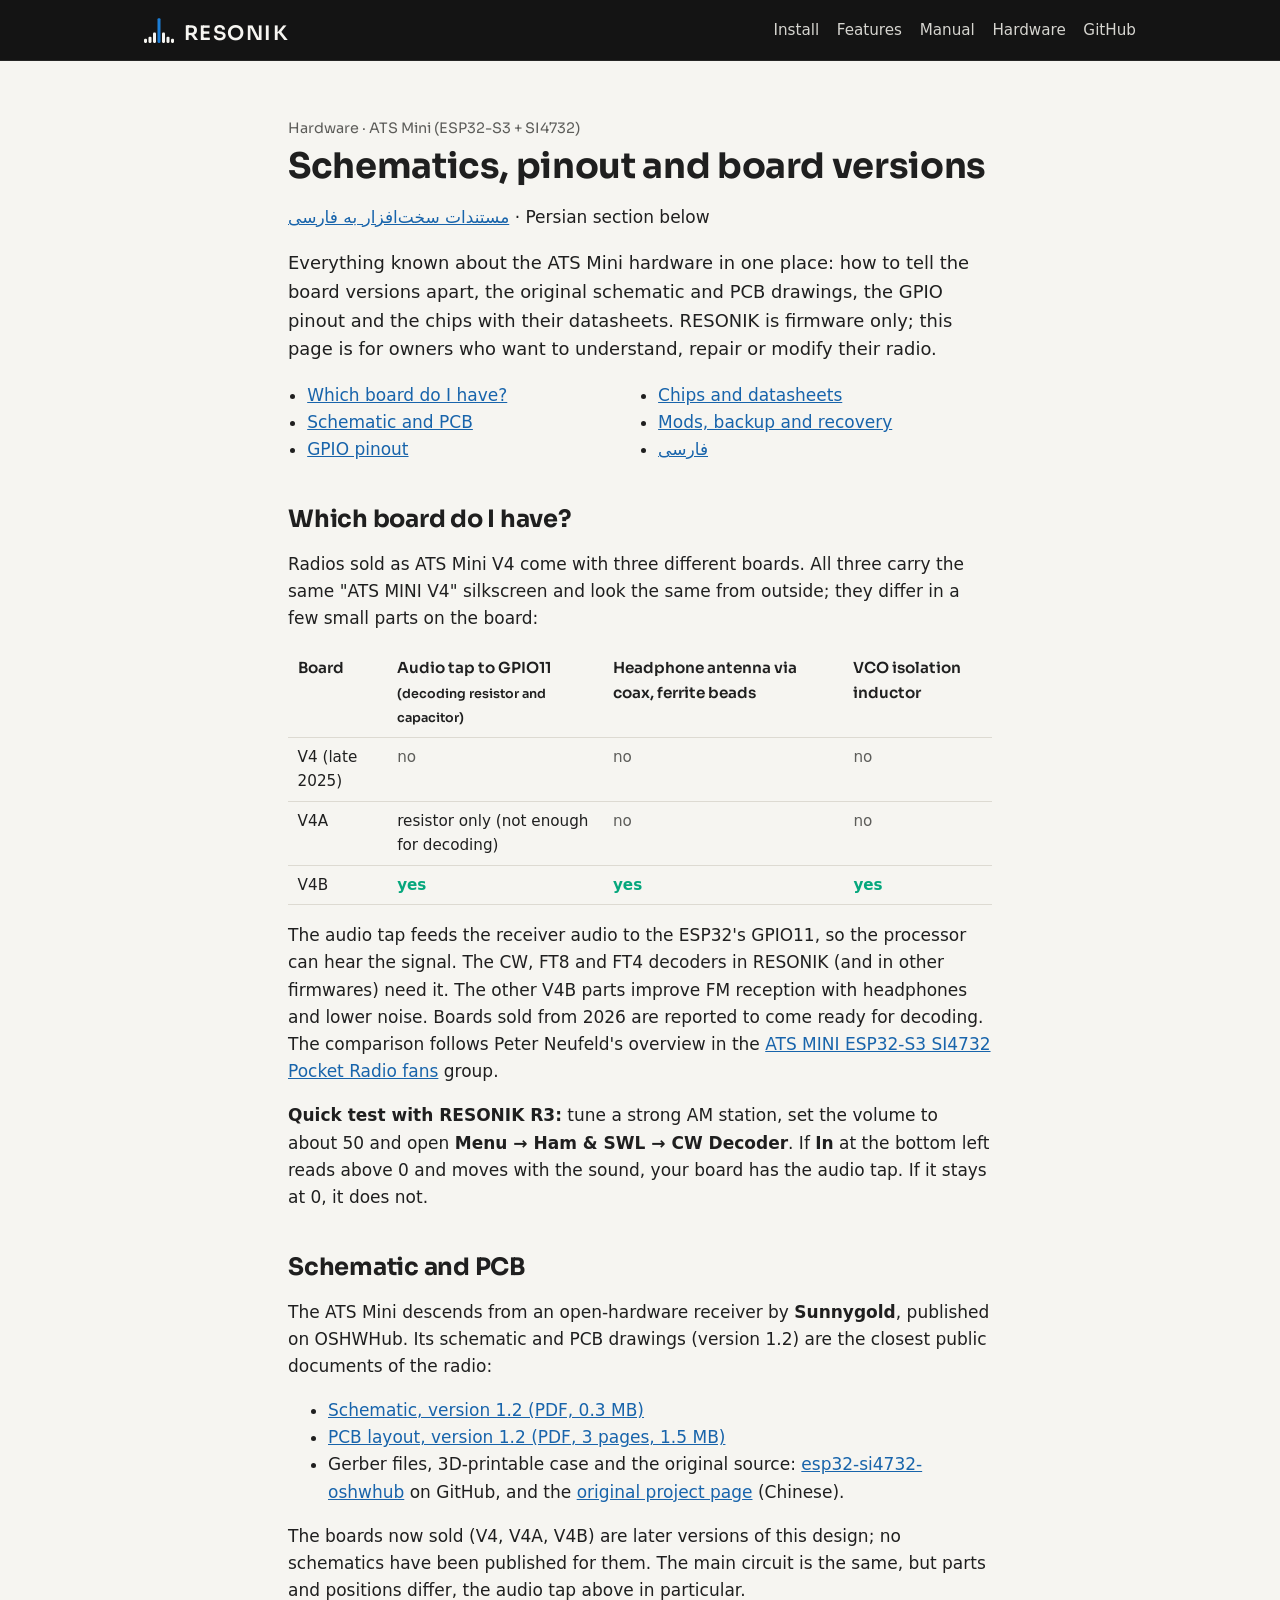
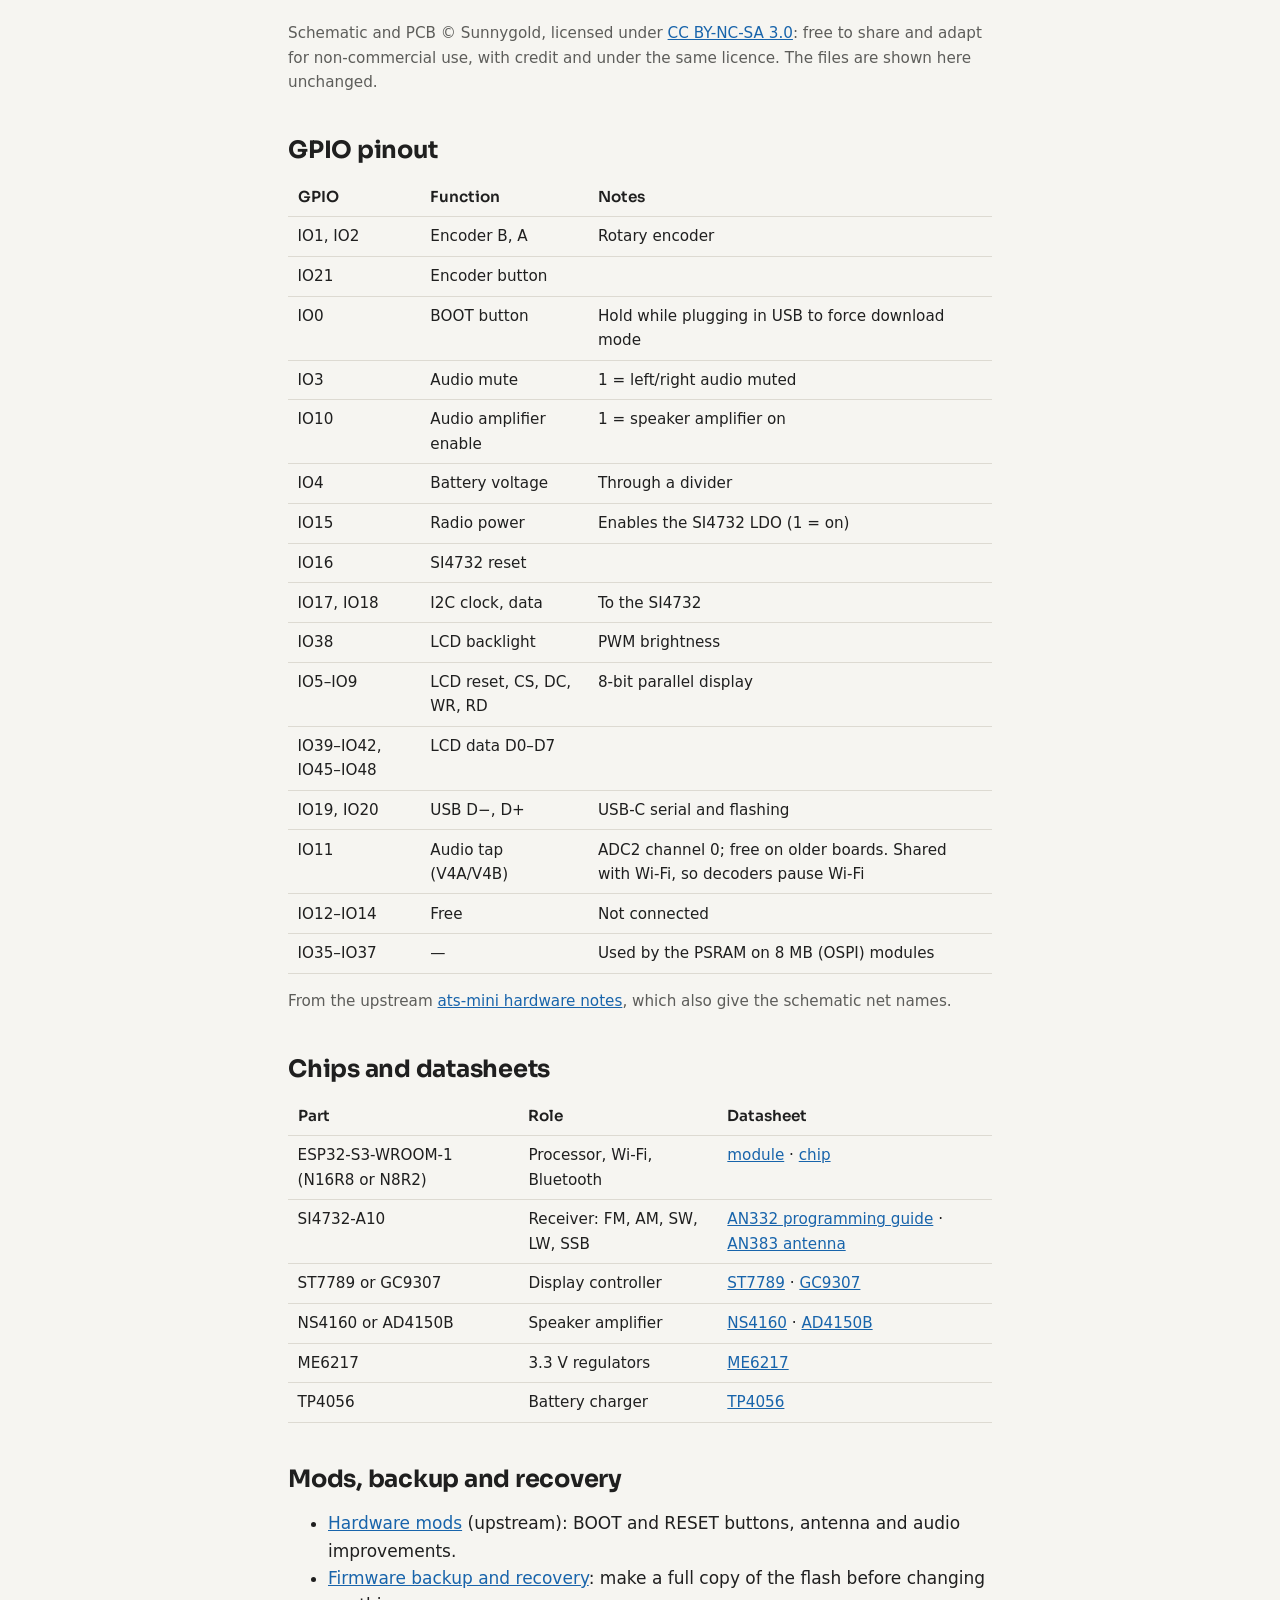
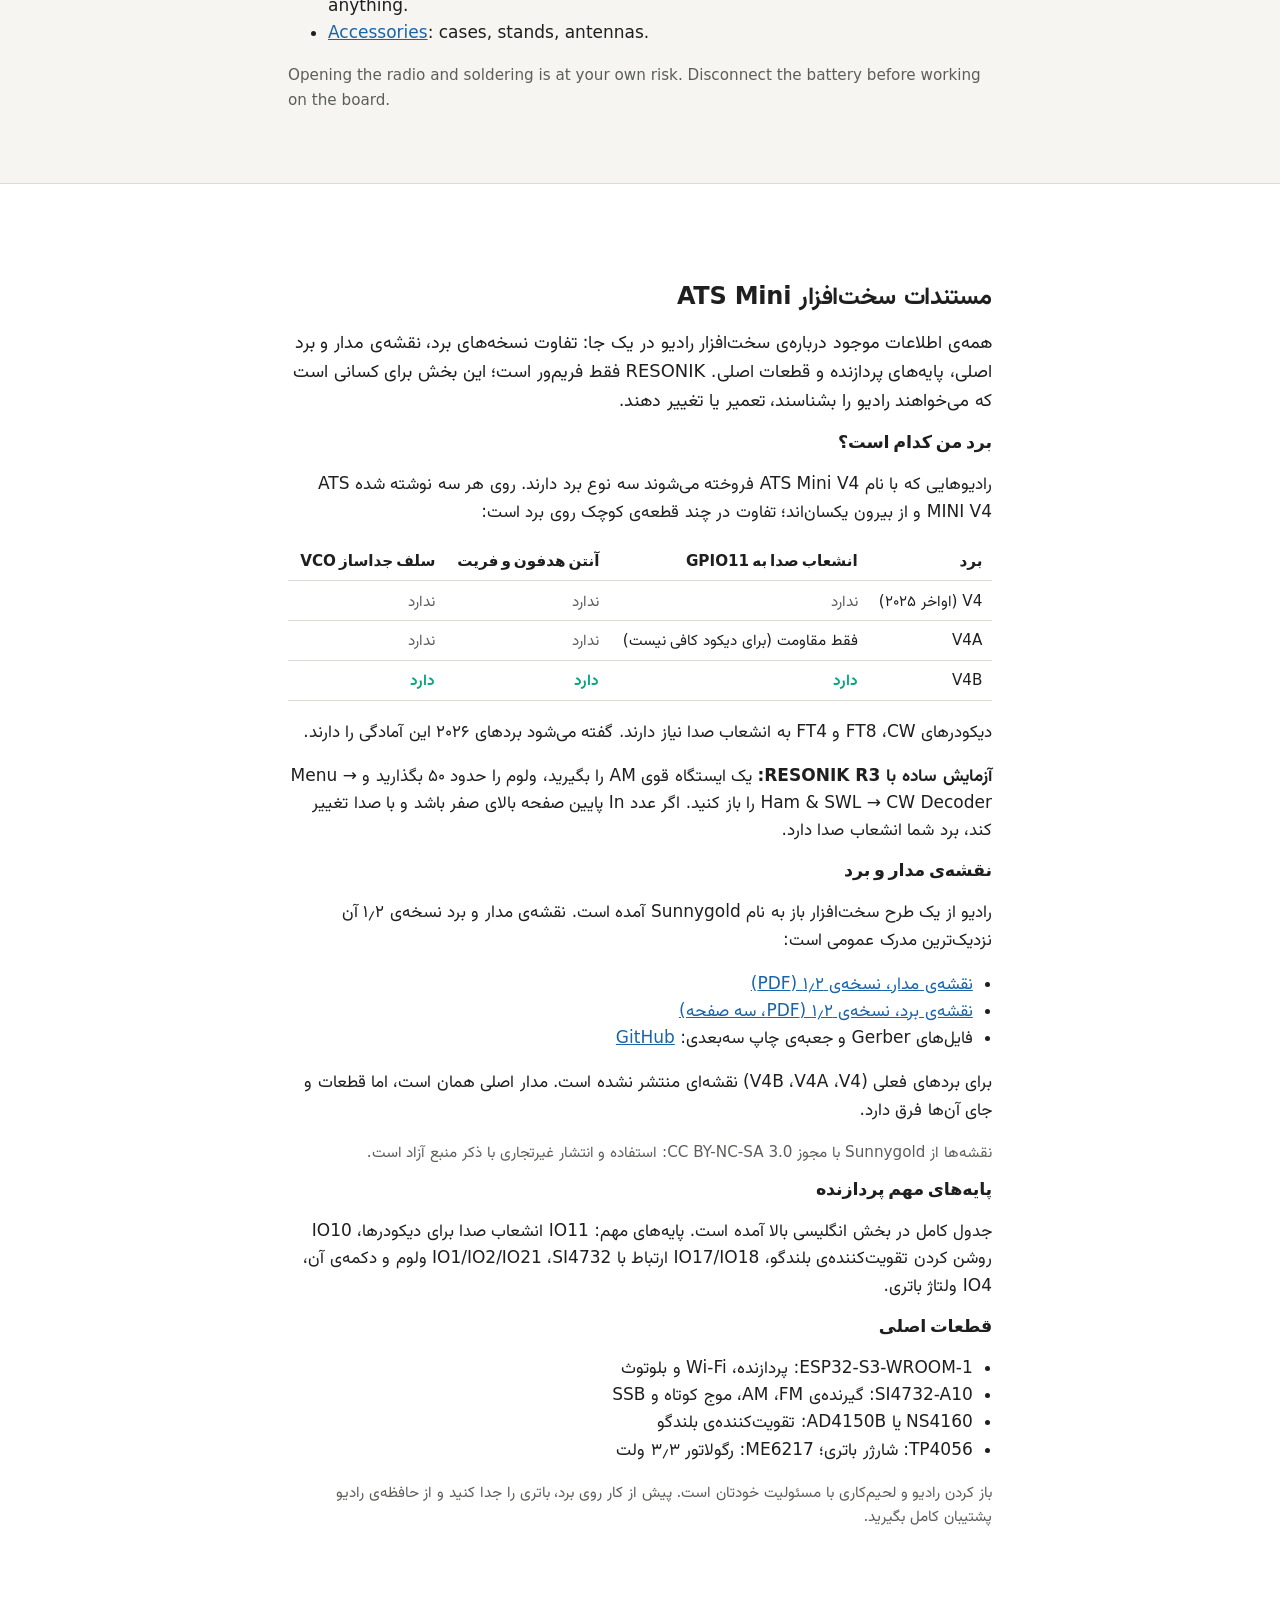
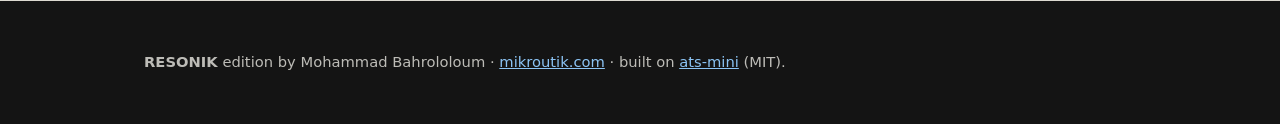
==== website/hardware/index.html @ 6af60988 "Website: Hardware page with board versions, original schematic and PCB, pinout and datasheets" ====
<!DOCTYPE html>
<html lang="en">
<head>
  <meta charset="utf-8">
  <meta name="viewport" content="width=device-width, initial-scale=1">
  <title>ATS Mini Hardware: Schematics, Pinout and Board Versions · RESONIK</title>
  <meta name="description" content="ATS Mini (ESP32-S3 + SI4732) hardware: V4, V4A and V4B boards, the audio tap, original schematic and PCB PDFs, GPIO pinout, chips and datasheets.">
  <link rel="canonical" href="https://resonik.mikroutik.com/hardware/">
  <meta name="theme-color" content="#141414">
  <link rel="icon" href="../favicon.svg" type="image/svg+xml">
  <link rel="alternate icon" href="../favicon.ico">
  <link rel="stylesheet" href="../site.css">
  <style>
    .doc { max-width: 46rem; }
    .doc h2 { margin-top: 2.6rem; font-size: 1.5rem; }
    .doc table { border-collapse: collapse; width: 100%; margin: .8rem 0; font-size: .95rem; }
    .doc th, .doc td { text-align: left; padding: .45rem .6rem; border-bottom: 1px solid var(--line); vertical-align: top; }
    .doc th { font-family: "Sora", var(--sans); font-weight: 600; }
    .sw { display: inline-block; width: 26px; height: 6px; border-radius: 3px; vertical-align: middle; margin-right: .4rem; box-shadow: 0 0 0 1px rgba(0,0,0,.15); }
    .toc { columns: 2; padding-left: 1.2rem; }
    .fa .toc, .fa ul { padding-left: 0; padding-right: 1.2rem; }
    .fa table th, .fa table td { text-align: right; }
    .ok { color: #06a77d; font-weight: 700; } .no { color: var(--muted); }
    @media (max-width: 520px) { .toc { columns: 1; } }
  </style>
</head>
<body>
  <header class="bar">
    <div class="wrap bar-in">
      <a class="logo" href="../" aria-label="RESONIK home">
        <svg class="sym" viewBox="0 0 80 66" aria-hidden="true">
          <rect x="0" y="55" width="8" height="11" rx="3" fill="currentColor"/><rect x="12" y="49.5" width="8" height="16.5" rx="3" fill="currentColor"/><rect x="24" y="38.5" width="8" height="27.5" rx="3" fill="currentColor"/><rect x="36" y="0" width="8" height="66" rx="3" fill="#1C7ED6"/><rect x="48" y="38.5" width="8" height="27.5" rx="3" fill="currentColor"/><rect x="60" y="49.5" width="8" height="16.5" rx="3" fill="currentColor"/><rect x="72" y="55" width="8" height="11" rx="3" fill="currentColor"/>
        </svg>
        <span class="word">RESONIK</span>
      </a>
      <nav aria-label="Sections">
        <a href="../#install">Install</a>
        <a href="../#features">Features</a>
        <a href="../manual/">Manual</a>
        <a href="./">Hardware</a>
        <a href="https://github.com/ep3mhb/resonik-ats-mini" rel="noopener">GitHub</a>
      </nav>
    </div>
  </header>

  <main>
    <section>
      <div class="wrap doc">
        <p class="kicker" style="color:var(--muted)">Hardware · ATS Mini (ESP32-S3 + SI4732)</p>
        <h1 style="font-size:2.2rem;margin:.3rem 0 1rem">Schematics, pinout and board versions</h1>
        <p><a href="#fa" lang="fa" dir="rtl">مستندات سخت‌افزار به فارسی</a> · Persian section below</p>
        <p class="lead">Everything known about the ATS Mini hardware in one place: how to tell the board versions apart, the original schematic and PCB drawings, the GPIO pinout and the chips with their datasheets. RESONIK is firmware only; this page is for owners who want to understand, repair or modify their radio.</p>
        <ul class="toc">
          <li><a href="#versions">Which board do I have?</a></li>
          <li><a href="#schematic">Schematic and PCB</a></li>
          <li><a href="#pinout">GPIO pinout</a></li>
          <li><a href="#chips">Chips and datasheets</a></li>
          <li><a href="#mods">Mods, backup and recovery</a></li>
          <li><a href="#fa" lang="fa">فارسی</a></li>
        </ul>

        <h2 id="versions">Which board do I have?</h2>
        <p>Radios sold as ATS Mini V4 come with three different boards. All three carry the same "ATS MINI V4" silkscreen and look the same from outside; they differ in a few small parts on the board:</p>
        <table>
          <tr><th>Board</th><th>Audio tap to GPIO11<br><small>(decoding resistor and capacitor)</small></th><th>Headphone antenna via coax, ferrite beads</th><th>VCO isolation inductor</th></tr>
          <tr><td>V4 (late 2025)</td><td class="no">no</td><td class="no">no</td><td class="no">no</td></tr>
          <tr><td>V4A</td><td>resistor only (not enough for decoding)</td><td class="no">no</td><td class="no">no</td></tr>
          <tr><td>V4B</td><td class="ok">yes</td><td class="ok">yes</td><td class="ok">yes</td></tr>
        </table>
        <p>The audio tap feeds the receiver audio to the ESP32's GPIO11, so the processor can hear the signal. The CW, FT8 and FT4 decoders in RESONIK (and in other firmwares) need it. The other V4B parts improve FM reception with headphones and lower noise. Boards sold from 2026 are reported to come ready for decoding. The comparison follows Peter Neufeld's overview in the <a href="https://www.facebook.com/groups/1514587792854848/" rel="noopener">ATS MINI ESP32-S3 SI4732 Pocket Radio fans</a> group.</p>
        <p><b>Quick test with RESONIK R3:</b> tune a strong AM station, set the volume to about 50 and open <span class="ui">Menu → Ham &amp; SWL → CW Decoder</span>. If <b>In</b> at the bottom left reads above 0 and moves with the sound, your board has the audio tap. If it stays at 0, it does not.</p>

        <h2 id="schematic">Schematic and PCB</h2>
        <p>The ATS Mini descends from an open-hardware receiver by <b>Sunnygold</b>, published on OSHWHub. Its schematic and PCB drawings (version 1.2) are the closest public documents of the radio:</p>
        <ul>
          <li><a href="ats-mini-schematic-v1.2.pdf">Schematic, version 1.2 (PDF, 0.3 MB)</a></li>
          <li><a href="ats-mini-pcb-v1.2.pdf">PCB layout, version 1.2 (PDF, 3 pages, 1.5 MB)</a></li>
          <li>Gerber files, 3D-printable case and the original source: <a href="https://github.com/esp32-si4732/esp32-si4732-oshwhub" rel="noopener">esp32-si4732-oshwhub</a> on GitHub, and the <a href="https://oshwhub.com/sunnygold/esp32s3-si4732-shou-yin-ji" rel="noopener">original project page</a> (Chinese).</li>
        </ul>
        <p>The boards now sold (V4, V4A, V4B) are later versions of this design; no schematics have been published for them. The main circuit is the same, but parts and positions differ, the audio tap above in particular.</p>
        <p class="hint">Schematic and PCB © Sunnygold, licensed under <a href="https://creativecommons.org/licenses/by-nc-sa/3.0/" rel="noopener">CC BY-NC-SA 3.0</a>: free to share and adapt for non-commercial use, with credit and under the same licence. The files are shown here unchanged.</p>

        <h2 id="pinout">GPIO pinout</h2>
        <table>
          <tr><th>GPIO</th><th>Function</th><th>Notes</th></tr>
          <tr><td>IO1, IO2</td><td>Encoder B, A</td><td>Rotary encoder</td></tr>
          <tr><td>IO21</td><td>Encoder button</td><td></td></tr>
          <tr><td>IO0</td><td>BOOT button</td><td>Hold while plugging in USB to force download mode</td></tr>
          <tr><td>IO3</td><td>Audio mute</td><td>1 = left/right audio muted</td></tr>
          <tr><td>IO10</td><td>Audio amplifier enable</td><td>1 = speaker amplifier on</td></tr>
          <tr><td>IO4</td><td>Battery voltage</td><td>Through a divider</td></tr>
          <tr><td>IO15</td><td>Radio power</td><td>Enables the SI4732 LDO (1 = on)</td></tr>
          <tr><td>IO16</td><td>SI4732 reset</td><td></td></tr>
          <tr><td>IO17, IO18</td><td>I2C clock, data</td><td>To the SI4732</td></tr>
          <tr><td>IO38</td><td>LCD backlight</td><td>PWM brightness</td></tr>
          <tr><td>IO5–IO9</td><td>LCD reset, CS, DC, WR, RD</td><td>8-bit parallel display</td></tr>
          <tr><td>IO39–IO42, IO45–IO48</td><td>LCD data D0–D7</td><td></td></tr>
          <tr><td>IO19, IO20</td><td>USB D−, D+</td><td>USB-C serial and flashing</td></tr>
          <tr><td>IO11</td><td>Audio tap (V4A/V4B)</td><td>ADC2 channel 0; free on older boards. Shared with Wi-Fi, so decoders pause Wi-Fi</td></tr>
          <tr><td>IO12–IO14</td><td>Free</td><td>Not connected</td></tr>
          <tr><td>IO35–IO37</td><td>—</td><td>Used by the PSRAM on 8 MB (OSPI) modules</td></tr>
        </table>
        <p class="hint">From the upstream <a href="https://esp32-si4732.github.io/ats-mini/hardware.html" rel="noopener">ats-mini hardware notes</a>, which also give the schematic net names.</p>

        <h2 id="chips">Chips and datasheets</h2>
        <table>
          <tr><th>Part</th><th>Role</th><th>Datasheet</th></tr>
          <tr><td>ESP32-S3-WROOM-1 (N16R8 or N8R2)</td><td>Processor, Wi-Fi, Bluetooth</td><td><a href="https://www.espressif.com/sites/default/files/documentation/esp32-s3-wroom-1_wroom-1u_datasheet_en.pdf" rel="noopener">module</a> · <a href="https://www.espressif.com/sites/default/files/documentation/esp32-s3_datasheet_en.pdf" rel="noopener">chip</a></td></tr>
          <tr><td>SI4732-A10</td><td>Receiver: FM, AM, SW, LW, SSB</td><td><a href="https://www.skyworksinc.com/-/media/Skyworks/SL/documents/public/application-notes/AN332.pdf" rel="noopener">AN332 programming guide</a> · <a href="https://www.skyworksinc.com/-/media/Skyworks/SL/documents/public/application-notes/AN383.pdf" rel="noopener">AN383 antenna</a></td></tr>
          <tr><td>ST7789 or GC9307</td><td>Display controller</td><td><a href="https://www.buydisplay.com/download/ic/ST7789.pdf" rel="noopener">ST7789</a> · <a href="https://www.buydisplay.com/download/ic/GC9307.pdf" rel="noopener">GC9307</a></td></tr>
          <tr><td>NS4160 or AD4150B</td><td>Speaker amplifier</td><td><a href="https://www.lcsc.com/datasheet/lcsc_datasheet_2304140030_Shenzhen-Nsiway-Tech-NS4160_C219017.pdf" rel="noopener">NS4160</a> · <a href="https://www.lcsc.com/datasheet/lcsc_datasheet_2208261700_IDCHIP-AD4150B_C5125078.pdf" rel="noopener">AD4150B</a></td></tr>
          <tr><td>ME6217</td><td>3.3 V regulators</td><td><a href="https://www.lcsc.com/datasheet/lcsc_datasheet_2410121326_MICRONE-Nanjing-Micro-One-Elec-ME6217C33M5G_C427602.pdf" rel="noopener">ME6217</a></td></tr>
          <tr><td>TP4056</td><td>Battery charger</td><td><a href="http://toppwr.com/uploadfile/file/20240130/65b892bb04a3c.pdf" rel="noopener">TP4056</a></td></tr>
        </table>

        <h2 id="mods">Mods, backup and recovery</h2>
        <ul>
          <li><a href="https://esp32-si4732.github.io/ats-mini/mods.html" rel="noopener">Hardware mods</a> (upstream): BOOT and RESET buttons, antenna and audio improvements.</li>
          <li><a href="https://esp32-si4732.github.io/ats-mini/recovery.html" rel="noopener">Firmware backup and recovery</a>: make a full copy of the flash before changing anything.</li>
          <li><a href="https://esp32-si4732.github.io/ats-mini/accessories.html" rel="noopener">Accessories</a>: cases, stands, antennas.</li>
        </ul>
        <p class="hint">Opening the radio and soldering is at your own risk. Disconnect the battery before working on the board.</p>
      </div>
    </section>

    <section id="fa" class="band fa" lang="fa" dir="rtl">
      <div class="wrap doc">
        <h2>مستندات سخت‌افزار <bdi>ATS Mini</bdi></h2>
        <p class="lead">همه‌ی اطلاعات موجود درباره‌ی سخت‌افزار رادیو در یک جا: تفاوت نسخه‌های برد، نقشه‌ی مدار و برد اصلی، پایه‌های پردازنده و قطعات اصلی. RESONIK فقط فریم‌ور است؛ این بخش برای کسانی است که می‌خواهند رادیو را بشناسند، تعمیر یا تغییر دهند.</p>

        <h3>برد من کدام است؟</h3>
        <p>رادیوهایی که با نام <bdi>ATS Mini V4</bdi> فروخته می‌شوند سه نوع برد دارند. روی هر سه نوشته شده <bdi>ATS MINI V4</bdi> و از بیرون یکسان‌اند؛ تفاوت در چند قطعه‌ی کوچک روی برد است:</p>
        <table>
          <tr><th>برد</th><th>انشعاب صدا به <bdi>GPIO11</bdi></th><th>آنتن هدفون و فریت</th><th>سلف جداساز <bdi>VCO</bdi></th></tr>
          <tr><td><bdi>V4</bdi> (اواخر ۲۰۲۵)</td><td class="no">ندارد</td><td class="no">ندارد</td><td class="no">ندارد</td></tr>
          <tr><td><bdi>V4A</bdi></td><td>فقط مقاومت (برای دیکود کافی نیست)</td><td class="no">ندارد</td><td class="no">ندارد</td></tr>
          <tr><td><bdi>V4B</bdi></td><td class="ok">دارد</td><td class="ok">دارد</td><td class="ok">دارد</td></tr>
        </table>
        <p>دیکودرهای <bdi>CW</bdi>، <bdi>FT8</bdi> و <bdi>FT4</bdi> به انشعاب صدا نیاز دارند. گفته می‌شود بردهای ۲۰۲۶ این آمادگی را دارند.</p>
        <p><b>آزمایش ساده با <bdi>RESONIK R3</bdi>:</b> یک ایستگاه قوی <bdi>AM</bdi> را بگیرید، ولوم را حدود ۵۰ بگذارید و <bdi>Menu → Ham &amp; SWL → CW Decoder</bdi> را باز کنید. اگر عدد <bdi>In</bdi> پایین صفحه بالای صفر باشد و با صدا تغییر کند، برد شما انشعاب صدا دارد.</p>

        <h3>نقشه‌ی مدار و برد</h3>
        <p>رادیو از یک طرح سخت‌افزار باز به نام <bdi>Sunnygold</bdi> آمده است. نقشه‌ی مدار و برد نسخه‌ی ۱٫۲ آن نزدیک‌ترین مدرک عمومی است:</p>
        <ul>
          <li><a href="ats-mini-schematic-v1.2.pdf">نقشه‌ی مدار، نسخه‌ی ۱٫۲ (<bdi>PDF</bdi>)</a></li>
          <li><a href="ats-mini-pcb-v1.2.pdf">نقشه‌ی برد، نسخه‌ی ۱٫۲ (<bdi>PDF</bdi>، سه صفحه)</a></li>
          <li>فایل‌های <bdi>Gerber</bdi> و جعبه‌ی چاپ سه‌بعدی: <a href="https://github.com/esp32-si4732/esp32-si4732-oshwhub" rel="noopener"><bdi>GitHub</bdi></a></li>
        </ul>
        <p>برای بردهای فعلی (<bdi>V4</bdi>، <bdi>V4A</bdi>، <bdi>V4B</bdi>) نقشه‌ای منتشر نشده است. مدار اصلی همان است، اما قطعات و جای آن‌ها فرق دارد.</p>
        <p class="hint">نقشه‌ها از <bdi>Sunnygold</bdi> با مجوز <bdi>CC BY-NC-SA 3.0</bdi>: استفاده و انتشار غیرتجاری با ذکر منبع آزاد است.</p>

        <h3>پایه‌های مهم پردازنده</h3>
        <p>جدول کامل در بخش انگلیسی بالا آمده است. پایه‌های مهم: <bdi>IO11</bdi> انشعاب صدا برای دیکودرها، <bdi>IO10</bdi> روشن کردن تقویت‌کننده‌ی بلندگو، <bdi>IO17/IO18</bdi> ارتباط با <bdi>SI4732</bdi>، <bdi>IO1/IO2/IO21</bdi> ولوم و دکمه‌ی آن، <bdi>IO4</bdi> ولتاژ باتری.</p>

        <h3>قطعات اصلی</h3>
        <ul>
          <li><bdi>ESP32-S3-WROOM-1</bdi>: پردازنده، <bdi>Wi-Fi</bdi> و بلوتوث</li>
          <li><bdi>SI4732-A10</bdi>: گیرنده‌ی <bdi>FM</bdi>، <bdi>AM</bdi>، موج کوتاه و <bdi>SSB</bdi></li>
          <li><bdi>NS4160</bdi> یا <bdi>AD4150B</bdi>: تقویت‌کننده‌ی بلندگو</li>
          <li><bdi>TP4056</bdi>: شارژر باتری؛ <bdi>ME6217</bdi>: رگولاتور ۳٫۳ ولت</li>
        </ul>
        <p class="hint">باز کردن رادیو و لحیم‌کاری با مسئولیت خودتان است. پیش از کار روی برد، باتری را جدا کنید و از حافظه‌ی رادیو پشتیبان کامل بگیرید.</p>
      </div>
    </section>
  </main>

  <footer>
    <div class="wrap">
      <p><b>RESONIK</b> edition by Mohammad Bahrololoum · <a href="https://mikroutik.com/">mikroutik.com</a> · built on <a href="https://github.com/esp32-si4732/ats-mini" rel="noopener">ats-mini</a> (MIT).</p>
    </div>
  </footer>
</body>
</html>
---- website/site.css ----
/* RESONIK site — brand colours from the RESONIK identity guidelines */
@font-face { font-family: "Sora"; src: url("fonts/sora.woff2") format("woff2"); font-weight: 100 800; font-display: swap; }
@font-face { font-family: "Vazirmatn"; src: url("fonts/vazirmatn.woff2") format("woff2"); font-weight: 100 900; font-display: swap; unicode-range: U+0600-06FF, U+200C-200D, U+FB50-FDFF, U+FE70-FEFF; }

:root {
  --black: #141414; --paper: #F6F5F1; --blue: #1C7ED6; --deep: #1864AB;
  --graphite: #555555; --line: #DDDAD2; --orange: #D9480F;
  --text: #1f1f1f; --muted: #5d5d5a; --card: #ffffff;
  --radius: 12px;
  --sans: system-ui, -apple-system, "Segoe UI", Roboto, "Helvetica Neue", Arial, sans-serif;
  --mono: ui-monospace, "SF Mono", Menlo, Consolas, monospace;
  color-scheme: light;
}
* { box-sizing: border-box; }
html { scroll-behavior: smooth; }
body { margin: 0; background: var(--paper); color: var(--text); font: 17px/1.6 var(--sans); -webkit-text-size-adjust: 100%; }
a { color: var(--deep); }
code { font-family: var(--mono); font-size: .9em; background: rgba(0,0,0,.05); padding: .05em .35em; border-radius: 4px; }
.ui { font-weight: 600; white-space: nowrap; }
.wrap { max-width: 64rem; margin: 0 auto; padding: 0 1rem; }
h1, h2, h3 { font-family: "Sora", var(--sans); line-height: 1.2; letter-spacing: -.01em; }
h2 { font-size: 1.9rem; margin: 0 0 .5rem; }
h3 { font-size: 1.1rem; margin: 0 0 .35rem; }
section { padding: 3.5rem 0; }
.lead { font-size: 1.12rem; max-width: 46rem; }
.hint { color: var(--muted); font-size: .95rem; }

/* Header */
.bar { background: var(--black); color: var(--paper); position: sticky; top: 0; z-index: 5; border-bottom: 1px solid #262626; }
.bar-in { display: flex; align-items: center; justify-content: space-between; gap: 1rem; min-height: 60px; flex-wrap: wrap; }
.logo { display: flex; align-items: flex-end; gap: .6rem; color: var(--paper); text-decoration: none; }
.logo .sym { width: 30px; height: 25px; color: var(--paper); }
.word { font-family: "Sora", var(--sans); font-weight: 600; letter-spacing: .075em; font-size: 1.25rem; line-height: .9; }
nav { display: flex; gap: .2rem 1.1rem; flex-wrap: wrap; }
nav a { color: #d6d5d0; text-decoration: none; font-size: .95rem; }
nav a:hover { color: #fff; }
nav a[lang="fa"] { font-family: "Vazirmatn", var(--sans); }

/* Hero */
.hero { background: radial-gradient(800px 420px at 75% 40%, rgba(28,126,214,.25), transparent 70%), var(--black); color: var(--paper); padding: 3.5rem 0 4rem; }
.hero-in { display: grid; grid-template-columns: 1.05fr 1fr; gap: 2.5rem; align-items: center; }
.hero h1 { font-size: clamp(2rem, 4.3vw, 3rem); margin: .4rem 0 1rem; font-weight: 600; }
.hero .lead { color: #d9d8d3; }
.hero a { color: #8cc4f5; }
.kicker { font-family: "Sora", var(--sans); color: #a8a7a2; font-size: .9rem; margin: 0; }
.badge { background: var(--blue); color: #fff; border-radius: 6px; padding: .1rem .5rem; font-weight: 600; }
.shot { margin: 0; }
.shot img { width: 100%; height: auto; display: block; border-radius: var(--radius); box-shadow: 0 24px 60px rgba(0,0,0,.45); }
.shot.wide { margin-top: 2rem; }
.shot.wide img { box-shadow: 0 10px 30px rgba(0,0,0,.18); }
.shot figcaption { color: var(--muted); font-size: .95rem; margin-top: .7rem; }

/* Buttons */
.keys { display: flex; gap: .7rem; flex-wrap: wrap; margin-top: 1.4rem; }
.btn { display: inline-block; font: 600 1rem/1.2 var(--sans); padding: .8rem 1.2rem; border-radius: 10px; border: 1.5px solid var(--deep); color: var(--deep); background: #fff; text-decoration: none; cursor: pointer; }
.btn:hover { background: #eef5fc; }
.btn.primary { background: var(--blue); border-color: var(--blue); color: #fff; }
.btn.primary:hover { background: var(--deep); border-color: var(--deep); }
.btn.ghost { background: transparent; color: var(--paper); border-color: #6b6b68; }
.btn.ghost:hover { border-color: var(--paper); background: rgba(255,255,255,.06); }

/* Install */
.band { background: #fff; border-top: 1px solid var(--line); border-bottom: 1px solid var(--line); }
.steps { padding-left: 1.4rem; max-width: 48rem; }
.steps li { margin: .45rem 0; }
.installers { display: grid; grid-template-columns: 1fr 1fr; gap: 1rem; margin: 1.6rem 0 1rem; }
.card { background: var(--paper); border: 1px solid var(--line); border-radius: var(--radius); padding: 1.2rem 1.3rem 1.4rem; }
.card h3 small { display: block; font-family: var(--sans); font-weight: 500; color: var(--muted); font-size: .85rem; margin-top: .2rem; }
.card p { margin: .3rem 0 1rem; color: var(--muted); }
.warn { display: block; color: var(--orange); font-weight: 600; }
.more { margin-top: 1rem; max-width: 50rem; }
.more summary { cursor: pointer; font-weight: 600; color: var(--deep); }
.more li { margin: .4rem 0; }

/* Features */
.grid { display: grid; grid-template-columns: repeat(4, 1fr); gap: 1rem; margin-top: 1.4rem; }
.feat { background: var(--card); border: 1px solid var(--line); border-radius: var(--radius); padding: 1.1rem 1.1rem 1.2rem; }
.feat i { display: block; width: 34px; height: 6px; border-radius: 3px; background: var(--c); margin-bottom: .8rem; box-shadow: 0 0 0 1px rgba(0,0,0,.08); }
.feat p { margin: 0; color: var(--muted); font-size: .95rem; }

/* Persian */
.fa { font-family: "Vazirmatn", var(--sans); }
.fa h2 { font-family: "Vazirmatn", var(--sans); }
.fa .steps { padding-left: 0; padding-right: 1.6rem; list-style: persian; }
.fa bdi { font-family: var(--sans); }

footer { background: var(--black); color: #bdbcb7; padding: 2.2rem 0; font-size: .92rem; }
footer a { color: #8cc4f5; }
footer .hint { color: #8d8c88; }

@media (max-width: 860px) {
  .hero-in, .installers { grid-template-columns: 1fr; }
  .grid { grid-template-columns: 1fr 1fr; }
}
@media (max-width: 520px) {
  .grid { grid-template-columns: 1fr; }
  section { padding: 2.5rem 0; }
  nav { gap: .2rem .8rem; }
}

.stats { margin: 0.8rem 0 0; font-size: 0.95rem; color: var(--muted); }
.stats b { color: var(--text); }
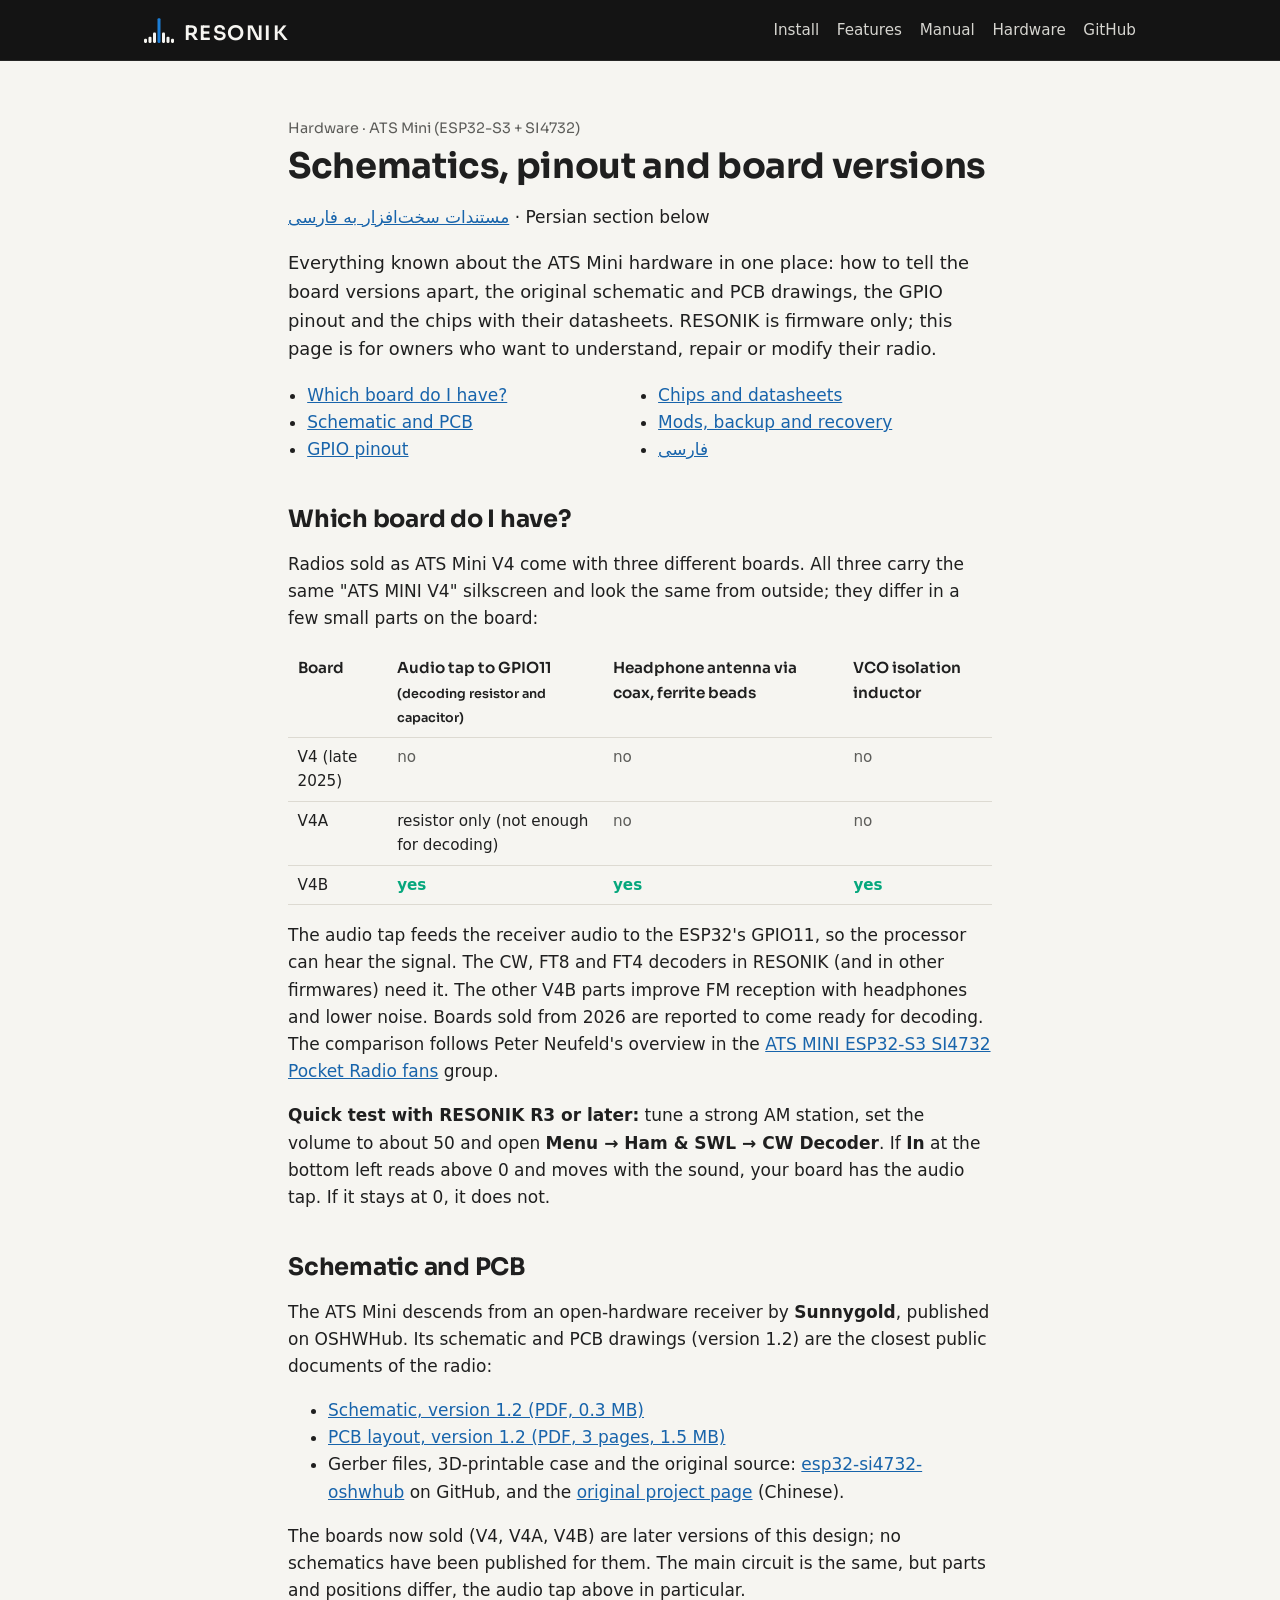
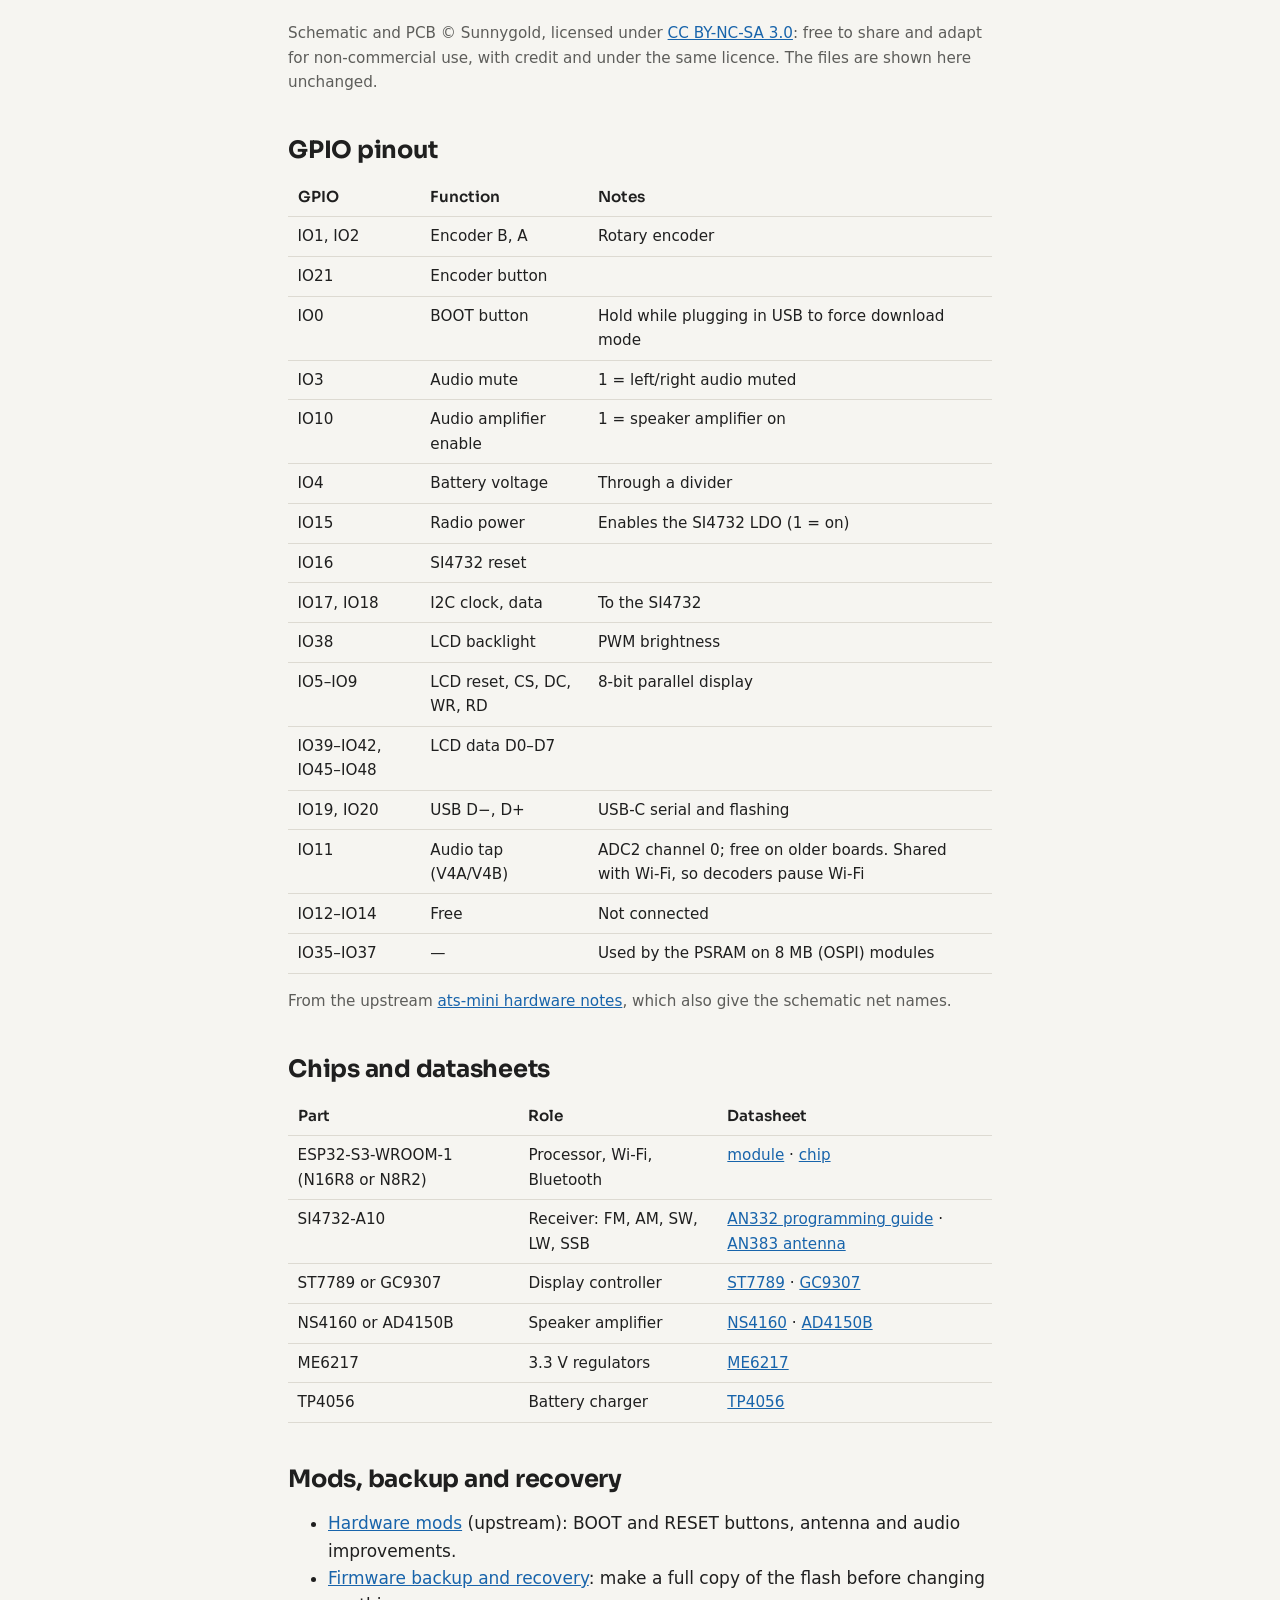
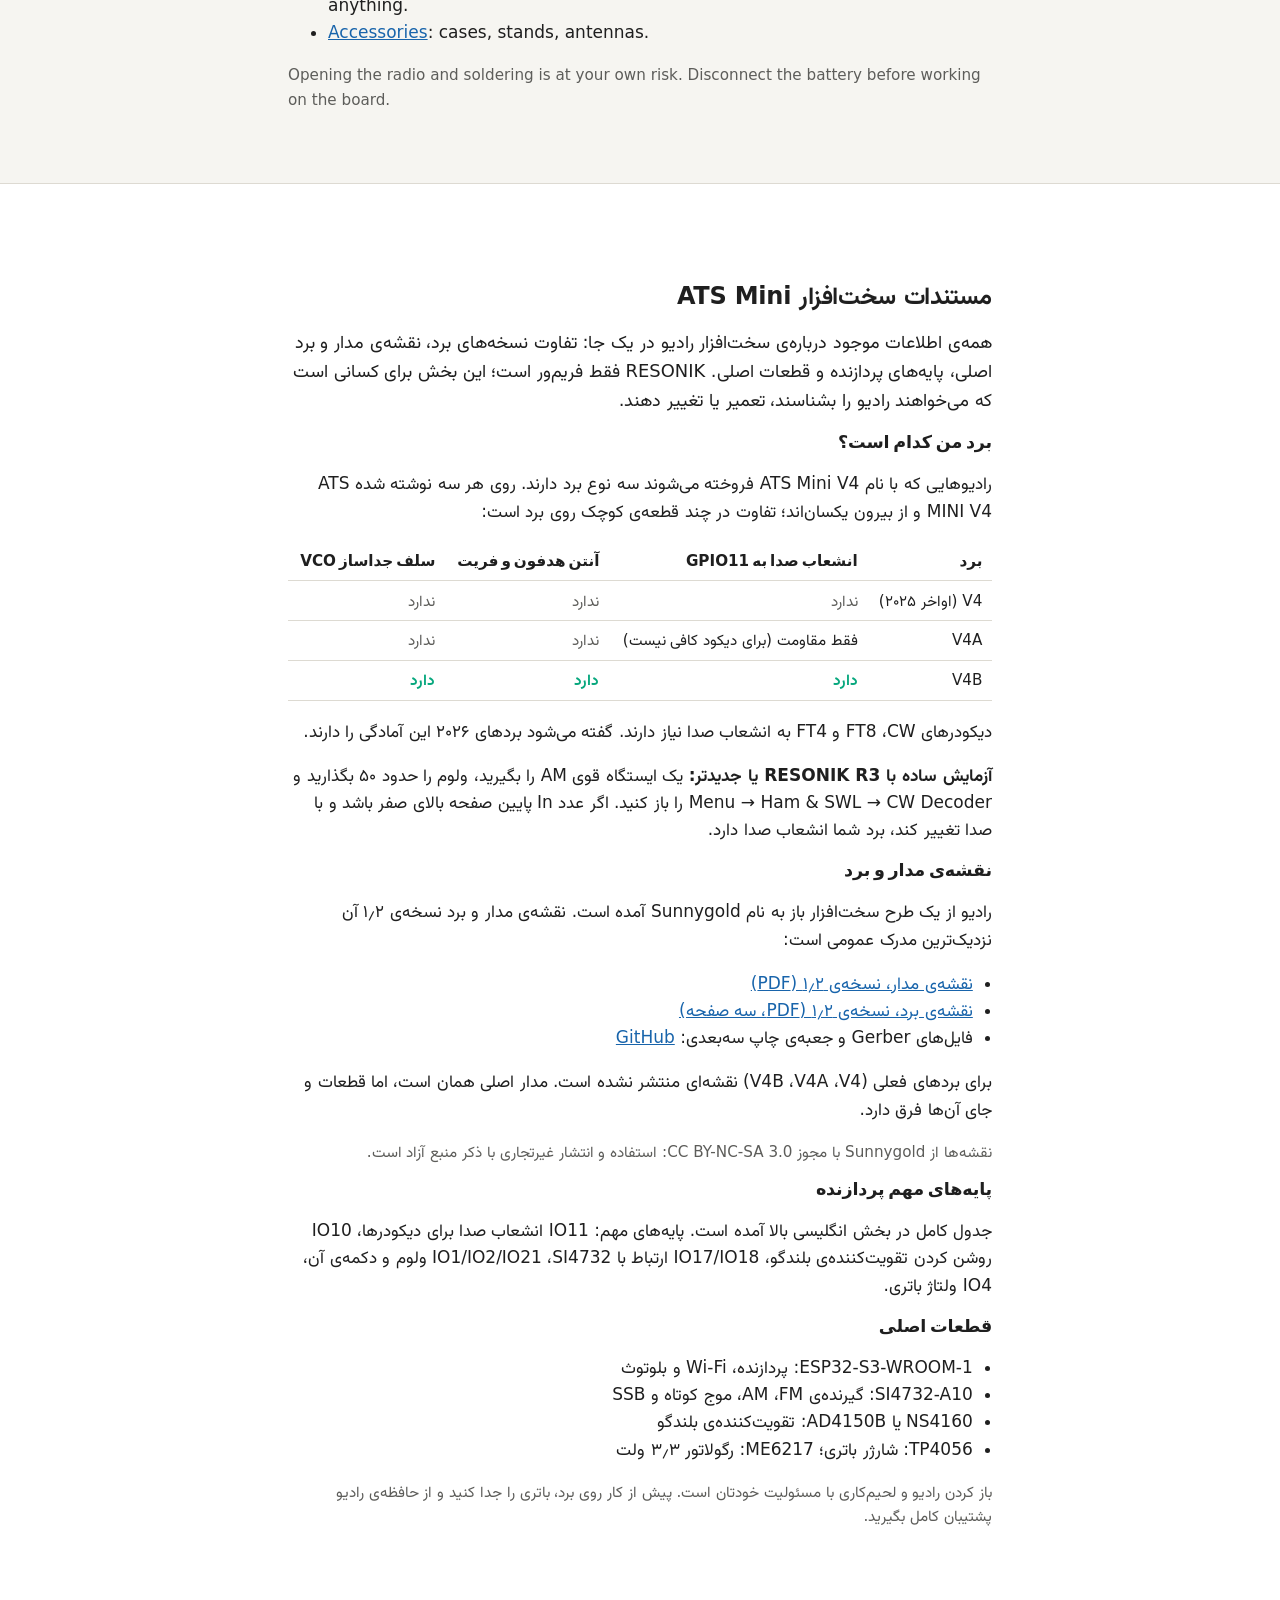
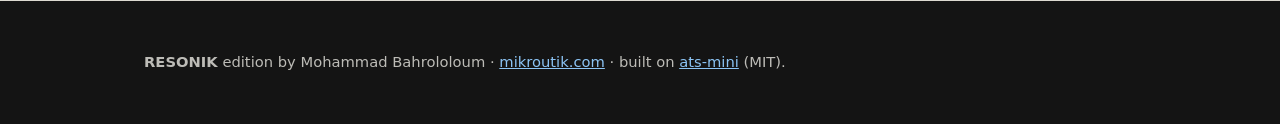
==== commit c70a5808: "R4 docs: Persian manual (Wi-Fi, Web Control, classic menu, beacons, CPU), English manual and site pa" ====
--- a/website/hardware/index.html
+++ b/website/hardware/index.html
@@ -68,7 +68,7 @@
           <tr><td>V4B</td><td class="ok">yes</td><td class="ok">yes</td><td class="ok">yes</td></tr>
         </table>
         <p>The audio tap feeds the receiver audio to the ESP32's GPIO11, so the processor can hear the signal. The CW, FT8 and FT4 decoders in RESONIK (and in other firmwares) need it. The other V4B parts improve FM reception with headphones and lower noise. Boards sold from 2026 are reported to come ready for decoding. The comparison follows Peter Neufeld's overview in the <a href="https://www.facebook.com/groups/1514587792854848/" rel="noopener">ATS MINI ESP32-S3 SI4732 Pocket Radio fans</a> group.</p>
-        <p><b>Quick test with RESONIK R3:</b> tune a strong AM station, set the volume to about 50 and open <span class="ui">Menu → Ham &amp; SWL → CW Decoder</span>. If <b>In</b> at the bottom left reads above 0 and moves with the sound, your board has the audio tap. If it stays at 0, it does not.</p>
+        <p><b>Quick test with RESONIK R3 or later:</b> tune a strong AM station, set the volume to about 50 and open <span class="ui">Menu → Ham &amp; SWL → CW Decoder</span>. If <b>In</b> at the bottom left reads above 0 and moves with the sound, your board has the audio tap. If it stays at 0, it does not.</p>
 
         <h2 id="schematic">Schematic and PCB</h2>
         <p>The ATS Mini descends from an open-hardware receiver by <b>Sunnygold</b>, published on OSHWHub. Its schematic and PCB drawings (version 1.2) are the closest public documents of the radio:</p>
@@ -137,7 +137,7 @@
           <tr><td><bdi>V4B</bdi></td><td class="ok">دارد</td><td class="ok">دارد</td><td class="ok">دارد</td></tr>
         </table>
         <p>دیکودرهای <bdi>CW</bdi>، <bdi>FT8</bdi> و <bdi>FT4</bdi> به انشعاب صدا نیاز دارند. گفته می‌شود بردهای ۲۰۲۶ این آمادگی را دارند.</p>
-        <p><b>آزمایش ساده با <bdi>RESONIK R3</bdi>:</b> یک ایستگاه قوی <bdi>AM</bdi> را بگیرید، ولوم را حدود ۵۰ بگذارید و <bdi>Menu → Ham &amp; SWL → CW Decoder</bdi> را باز کنید. اگر عدد <bdi>In</bdi> پایین صفحه بالای صفر باشد و با صدا تغییر کند، برد شما انشعاب صدا دارد.</p>
+        <p><b>آزمایش ساده با <bdi>RESONIK R3</bdi> یا جدیدتر:</b> یک ایستگاه قوی <bdi>AM</bdi> را بگیرید، ولوم را حدود ۵۰ بگذارید و <bdi>Menu → Ham &amp; SWL → CW Decoder</bdi> را باز کنید. اگر عدد <bdi>In</bdi> پایین صفحه بالای صفر باشد و با صدا تغییر کند، برد شما انشعاب صدا دارد.</p>
 
         <h3>نقشه‌ی مدار و برد</h3>
         <p>رادیو از یک طرح سخت‌افزار باز به نام <bdi>Sunnygold</bdi> آمده است. نقشه‌ی مدار و برد نسخه‌ی ۱٫۲ آن نزدیک‌ترین مدرک عمومی است:</p>
--- a/website/site.css
+++ b/website/site.css
@@ -100,3 +100,6 @@
 
 .stats { margin: 0.8rem 0 0; font-size: 0.95rem; color: var(--muted); }
 .stats b { color: var(--text); }
+
+.beta { border: 2px solid #FFD167; background: rgba(255,209,103,.12); border-radius: 12px; padding: .2rem 1rem; margin: 1rem 0 1.4rem; }
+.beta p { margin: .7rem 0; }
